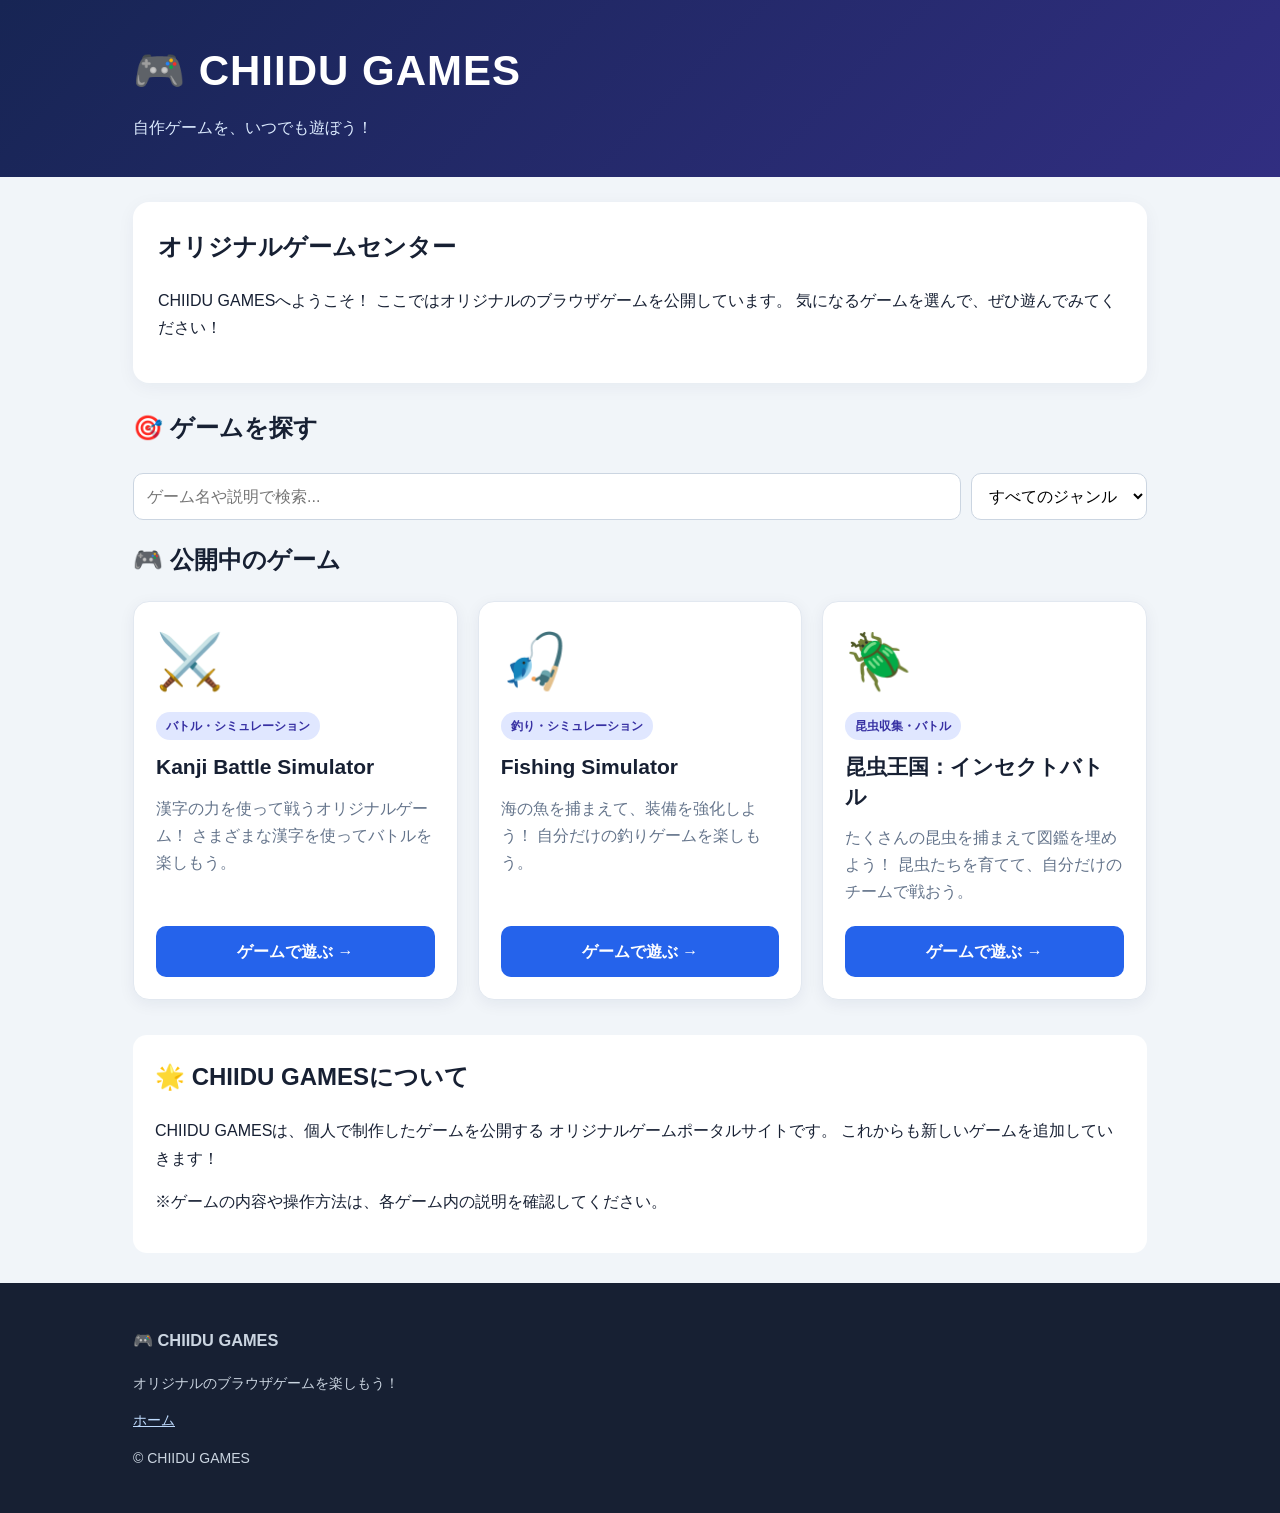
==== index.html @ 7474cb69 "Create index.html" ====
<!DOCTYPE html>
<html lang="ja">
<head>
  <meta charset="UTF-8">
  <meta name="viewport" content="width=device-width, initial-scale=1">
  <meta name="description" content="自作の無料ブラウザゲームを遊ぼう！ Kanji Battle Simulator、Fishing Simulator、昆虫王国を公開中。">
  <meta name="theme-color" content="#172554">
  <title>CHIIDU GAMES｜無料ブラウザゲーム</title>

  <style>
    * {
      box-sizing: border-box;
    }

    body {
      margin: 0;
      font-family: Arial, "Noto Sans JP", sans-serif;
      background: #f1f5f9;
      color: #172033;
      line-height: 1.7;
    }

    header {
      background: linear-gradient(135deg, #172554, #312e81);
      color: white;
      padding: 35px 18px;
    }

    .wrap {
      max-width: 1050px;
      margin: auto;
      padding: 0 18px;
    }

    header h1 {
      margin: 0;
      font-size: clamp(28px, 5vw, 42px);
      letter-spacing: 1px;
    }

    header p {
      color: #dbeafe;
      margin: 8px 0 0;
    }

    .hero {
      padding: 25px;
      margin: 25px 0;
      background: white;
      border-radius: 16px;
      box-shadow: 0 4px 18px #1725540d;
    }

    .hero h2 {
      margin-top: 0;
    }

    .controls {
      display: flex;
      flex-wrap: wrap;
      gap: 10px;
      margin: 25px 0 20px;
    }

    input,
    select {
      padding: 13px;
      border: 1px solid #cbd5e1;
      border-radius: 10px;
      background: white;
      font-size: 16px;
    }

    input {
      flex: 1;
      min-width: 180px;
    }

    select {
      max-width: 100%;
    }

    .games {
      display: grid;
      grid-template-columns: repeat(
        auto-fit,
        minmax(min(100%, 270px), 1fr)
      );
      gap: 20px;
      margin: 20px 0 35px;
    }

    .game {
      display: flex;
      flex-direction: column;
      background: white;
      border-radius: 16px;
      padding: 22px;
      box-shadow: 0 4px 16px #17255410;
      border: 1px solid #e2e8f0;
      transition: transform 0.2s, box-shadow 0.2s;
    }

    .game:hover {
      transform: translateY(-4px);
      box-shadow: 0 8px 24px #17255418;
    }

    .emoji {
      font-size: 54px;
      line-height: 1.4;
      margin-bottom: 12px;
    }

    .tag {
      display: inline-block;
      align-self: flex-start;
      padding: 4px 10px;
      border-radius: 20px;
      background: #e0e7ff;
      color: #3730a3;
      font-size: 12px;
      font-weight: bold;
    }

    .game h3 {
      margin: 12px 0 5px;
      font-size: 21px;
      line-height: 1.4;
    }

    .game p {
      color: #64748b;
      margin: 8px 0 20px;
      flex: 1;
    }

    .play {
      display: block;
      text-align: center;
      text-decoration: none;
      background: #2563eb;
      color: white;
      padding: 12px;
      border-radius: 10px;
      font-weight: bold;
      transition: background 0.2s;
    }

    .play:hover {
      background: #1d4ed8;
    }

    .notice {
      background: white;
      padding: 22px;
      border-radius: 14px;
      margin-bottom: 30px;
    }

    .notice h2 {
      margin-top: 0;
    }

    footer {
      background: #172033;
      color: #cbd5e1;
      padding: 28px 0;
      font-size: 14px;
    }

    footer a {
      color: #bfdbfe;
    }

    .footer-links {
      display: flex;
      flex-wrap: wrap;
      gap: 16px;
    }

    #empty {
      text-align: center;
      padding: 30px;
      color: #64748b;
    }

    [hidden] {
      display: none !important;
    }
  </style>
</head>

<body>
  <header>
    <div class="wrap">
      <h1>🎮 CHIIDU GAMES</h1>
      <p>自作ゲームを、いつでも遊ぼう！</p>
    </div>
  </header>

  <main class="wrap">

    <section class="hero">
      <h2>オリジナルゲームセンター</h2>
      <p>
        CHIIDU GAMESへようこそ！
        ここではオリジナルのブラウザゲームを公開しています。
        気になるゲームを選んで、ぜひ遊んでみてください！
      </p>
    </section>

    <h2>🎯 ゲームを探す</h2>

    <div class="controls">
      <input
        id="search"
        type="search"
        placeholder="ゲーム名や説明で検索..."
        aria-label="ゲームを検索"
      >

      <select id="genre" aria-label="ジャンルで絞り込み">
        <option value="all">すべてのジャンル</option>
        <option value="battle">バトル</option>
        <option value="simulation">シミュレーション</option>
        <option value="collection">収集・育成</option>
      </select>
    </div>

    <h2>🎮 公開中のゲーム</h2>

    <section class="games" id="games">

      <!-- ゲーム1：Kanji Battle Simulator -->
      <article class="game" data-genres="battle">
        <div class="emoji">⚔️</div>
        <span class="tag">バトル・シミュレーション</span>

        <h3>Kanji Battle Simulator</h3>

        <p>
          漢字の力を使って戦うオリジナルゲーム！
          さまざまな漢字を使ってバトルを楽しもう。
        </p>

        <a
          class="play"
          href="games/kanjibattles.html"
        >
          ゲームで遊ぶ →
        </a>
      </article>

      <!-- ゲーム2：Fishing Simulator -->
      <article class="game" data-genres="simulation">
        <div class="emoji">🎣</div>
        <span class="tag">釣り・シミュレーション</span>

        <h3>Fishing Simulator</h3>

        <p>
          海の魚を捕まえて、装備を強化しよう！
          自分だけの釣りゲームを楽しもう。
        </p>

        <a
          class="play"
          href="games/fishing.html"
        >
          ゲームで遊ぶ →
        </a>
      </article>

      <!-- ゲーム3：昆虫王国 -->
      <article class="game" data-genres="battle collection">
        <div class="emoji">🪲</div>
        <span class="tag">昆虫収集・バトル</span>

        <h3>昆虫王国：インセクトバトル</h3>

        <p>
          たくさんの昆虫を捕まえて図鑑を埋めよう！
          昆虫たちを育てて、自分だけのチームで戦おう。
        </p>

        <a
          class="play"
          href="games/insect.html"
        >
          ゲームで遊ぶ →
        </a>
      </article>

    </section>

    <p id="empty" hidden>
      該当するゲームがありません。別の言葉で検索してみてください。
    </p>

    <section class="notice">
      <h2>🌟 CHIIDU GAMESについて</h2>

      <p>
        CHIIDU GAMESは、個人で制作したゲームを公開する
        オリジナルゲームポータルサイトです。
        これからも新しいゲームを追加していきます！
      </p>

      <p>
        ※ゲームの内容や操作方法は、各ゲーム内の説明を確認してください。
      </p>
    </section>

  </main>

  <footer>
    <div class="wrap">
      <h3>🎮 CHIIDU GAMES</h3>
      <p>オリジナルのブラウザゲームを楽しもう！</p>

      <div class="footer-links">
        <a href="index.html">ホーム</a>
      </div>

      <p>© CHIIDU GAMES</p>
    </div>
  </footer>

  <script>
    const search = document.getElementById("search");
    const genre = document.getElementById("genre");
    const cards = [...document.querySelectorAll(".game")];
    const empty = document.getElementById("empty");

    function filterGames() {
      const word = search.value.trim().toLowerCase();
      const selectedGenre = genre.value;
      let visibleCount = 0;

      cards.forEach(card => {
        const text = card.innerText.toLowerCase();
        const genres = card.dataset.genres.split(" ");

        const matchesSearch = text.includes(word);
        const matchesGenre =
          selectedGenre === "all" ||
          genres.includes(selectedGenre);

        const visible = matchesSearch && matchesGenre;

        card.hidden = !visible;

        if (visible) {
          visibleCount++;
        }
      });

      empty.hidden = visibleCount > 0;
    }

    search.addEventListener("input", filterGames);
    genre.addEventListener("change", filterGames);
  </script>
</body>
</html>
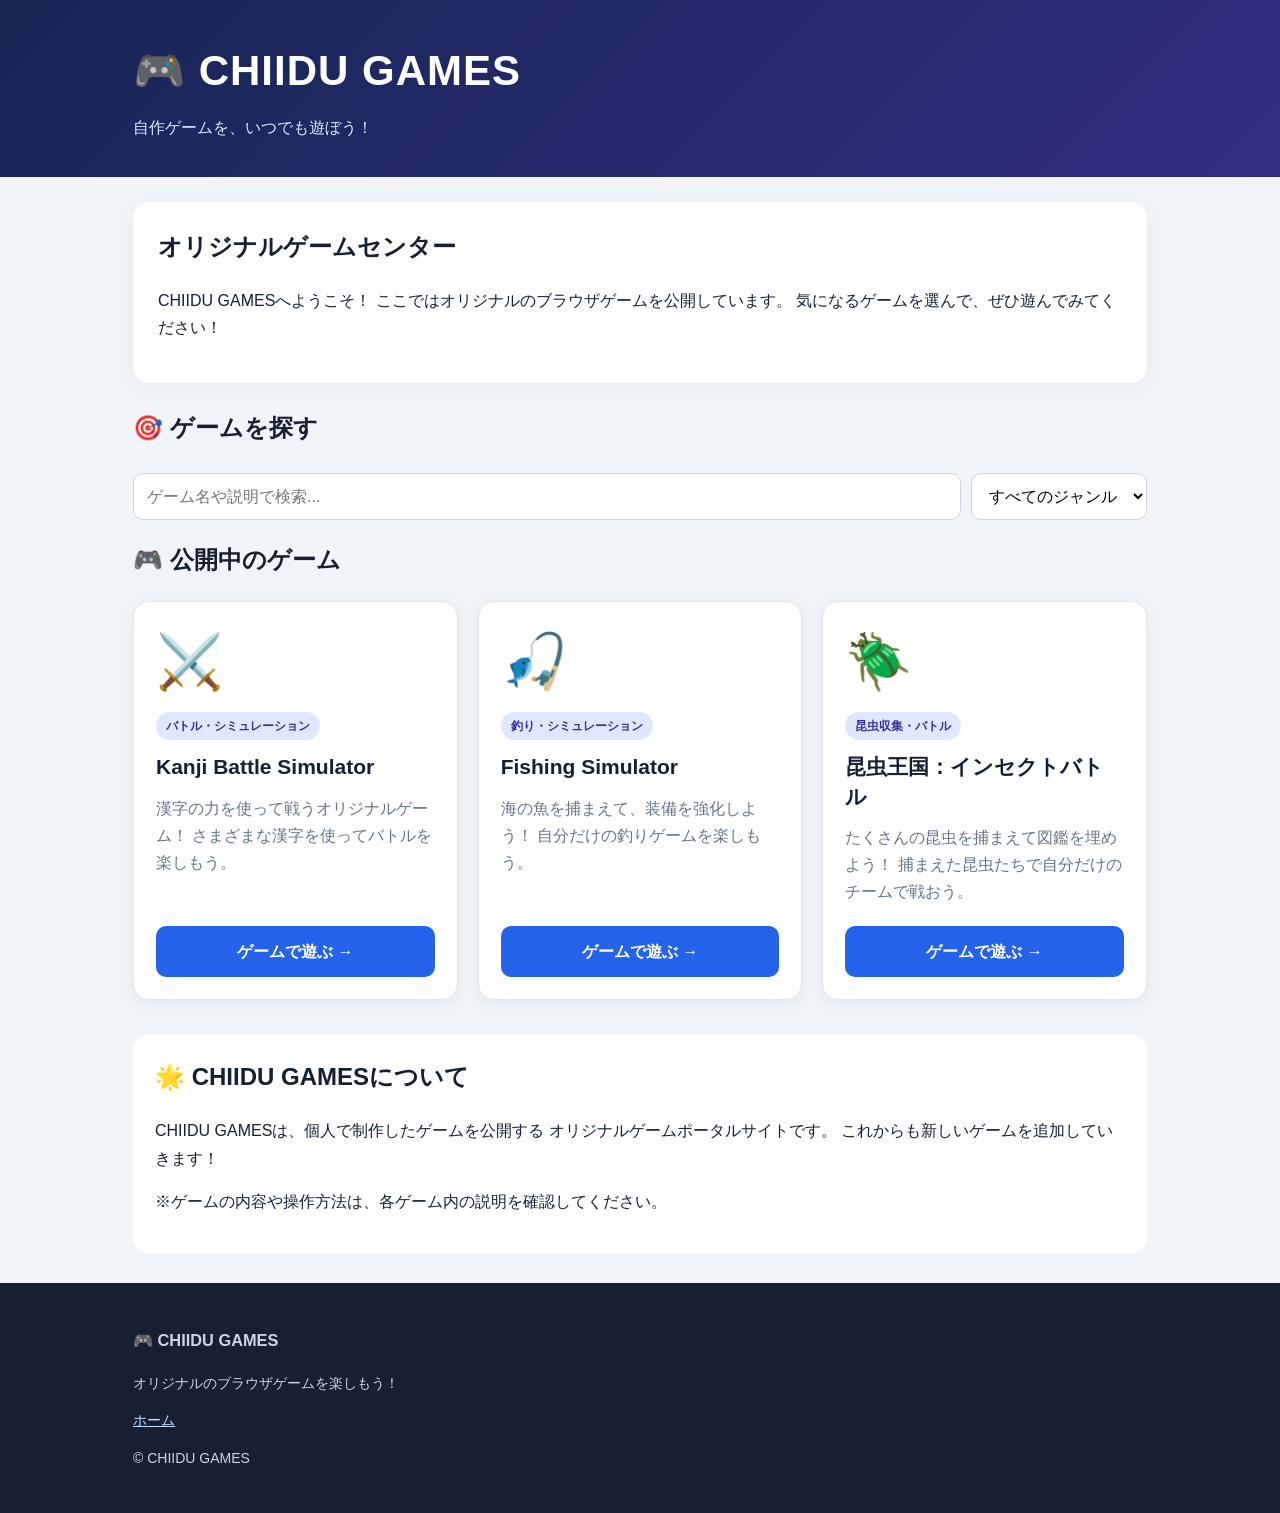
==== commit 00cd8df9: "my t" ====
--- a/index.html
+++ b/index.html
@@ -247,7 +247,7 @@
 
         <a
           class="play"
-          href="games/kanjibattles.html"
+          href="https://chiidu.itch.io/kanjibattles"
         >
           ゲームで遊ぶ →
         </a>
@@ -267,7 +267,7 @@
 
         <a
           class="play"
-          href="games/fishing.html"
+          href="games/Fishing%20Simulator.html"
         >
           ゲームで遊ぶ →
         </a>
@@ -282,12 +282,12 @@
 
         <p>
           たくさんの昆虫を捕まえて図鑑を埋めよう！
-          昆虫たちを育てて、自分だけのチームで戦おう。
+          捕まえた昆虫たちで自分だけのチームで戦おう。
         </p>
 
         <a
           class="play"
-          href="games/insect.html"
+          href="games/insect-kingdom.html"
         >
           ゲームで遊ぶ →
         </a>
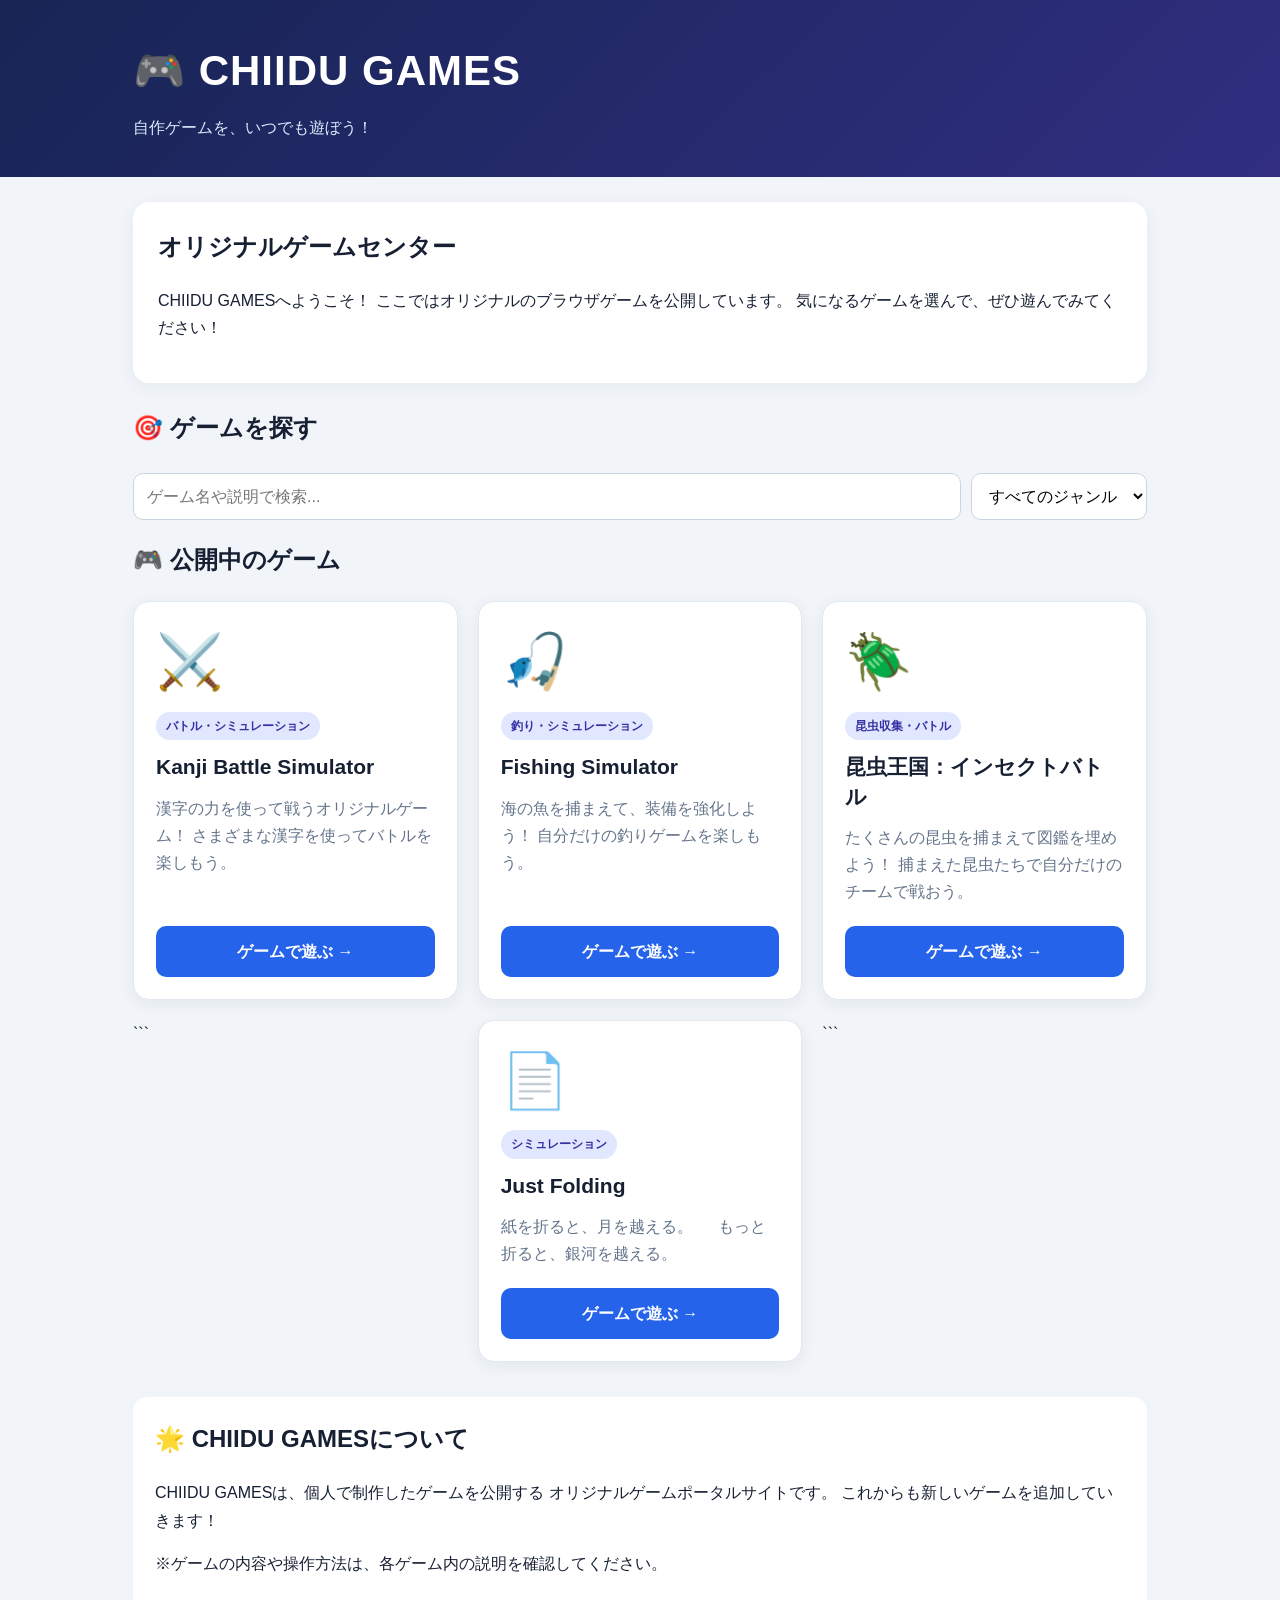
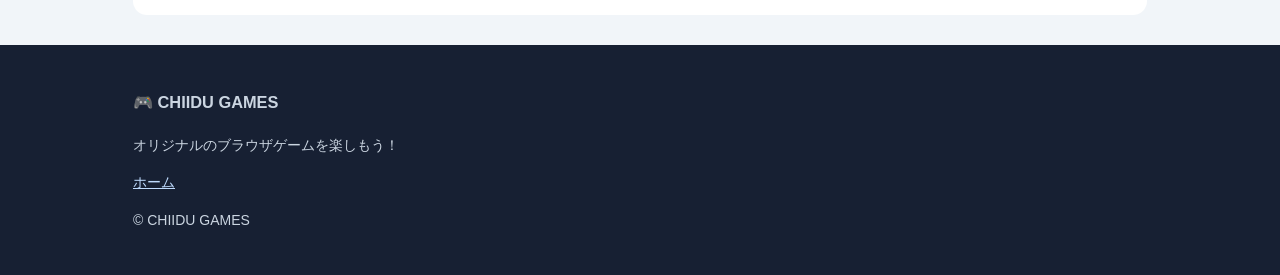
==== commit 7ab727a4: "newgame oo" ====
--- a/index.html
+++ b/index.html
@@ -292,6 +292,29 @@
           ゲームで遊ぶ →
         </a>
       </article>
+```
+  <!-- ゲーム4：Just Folding -->
+  <article class="game" data-genres="simulation">
+    <div class="emoji">📄</div>
+    <span class="tag">シミュレーション</span>
+
+    <h3>Just Folding</h3>
+
+    <p>
+      紙を折ると、月を越える。
+　    もっと折ると、銀河を越える。
+    </p>
+
+    <a
+      class="play"
+      href="games/Just%20Folding.html"
+    >
+      ゲームで遊ぶ →
+    </a>
+  </article>
+```
+
+	
 
     </section>
 
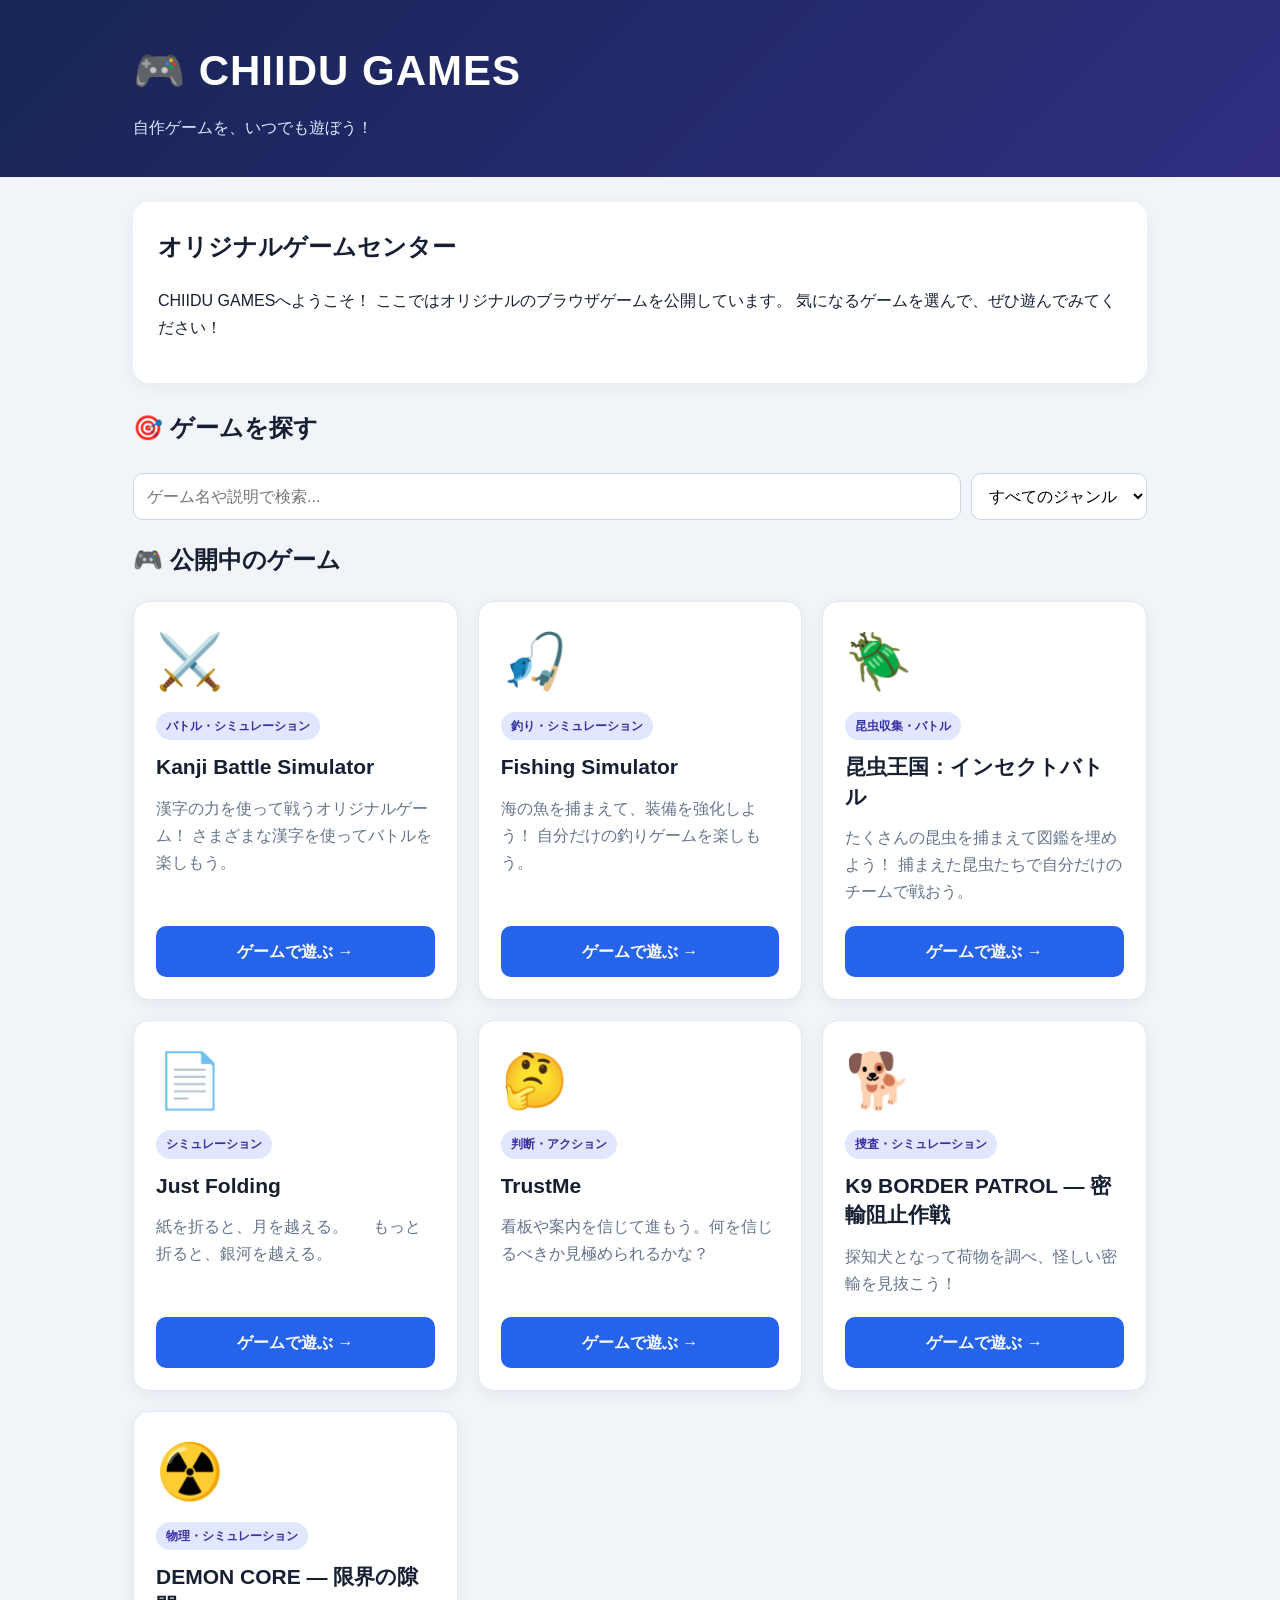
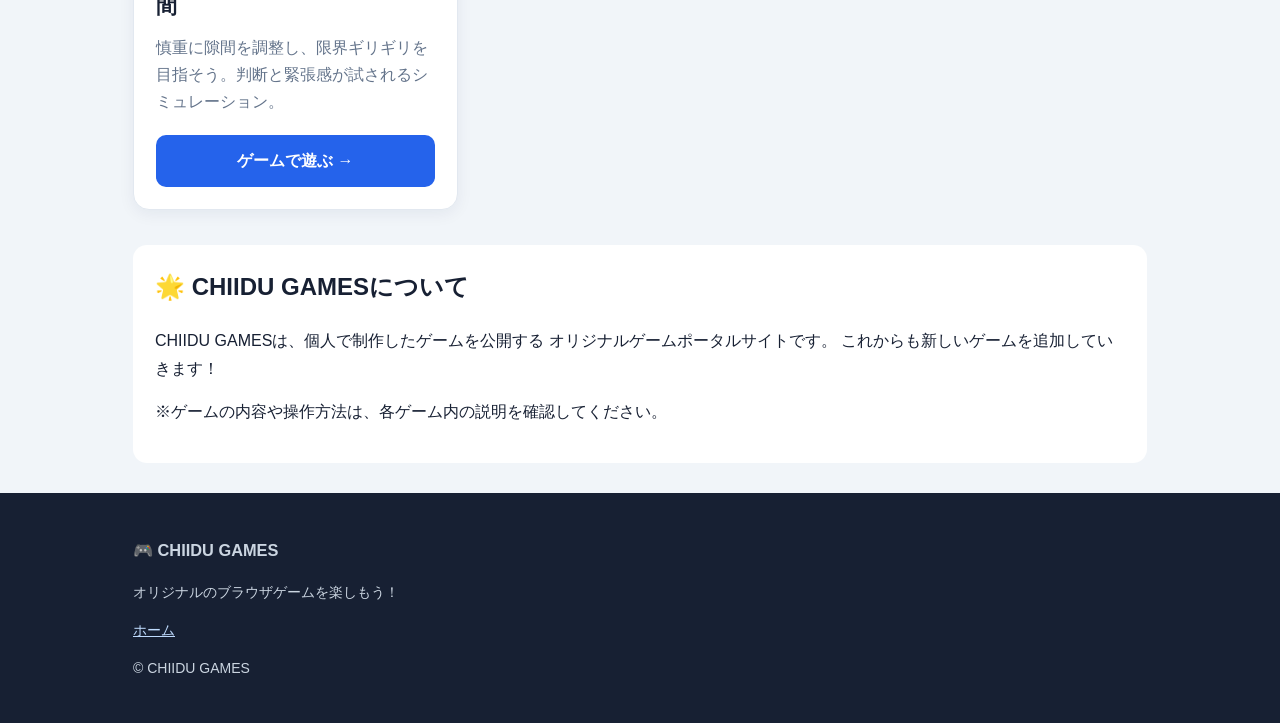
==== commit 094e3f49: "oo oo" ====
--- a/index.html
+++ b/index.html
@@ -4,7 +4,7 @@
 <head>
   <meta charset="UTF-8">
   <meta name="viewport" content="width=device-width, initial-scale=1">
-  <meta name="description" content="自作の無料ブラウザゲームを遊ぼう！ Kanji Battle Simulator、Fishing Simulator、昆虫王国を公開中。">
+  <meta name="description" content="自作の無料ブラウザゲームを遊ぼう！ バトル、シミュレーション、収集ゲームなどを公開中。">
   <meta name="theme-color" content="#172554">
   <title>CHIIDU GAMES｜無料ブラウザゲーム</title>
 
@@ -292,7 +292,7 @@
           ゲームで遊ぶ →
         </a>
       </article>
-```
+
   <!-- ゲーム4：Just Folding -->
   <article class="game" data-genres="simulation">
     <div class="emoji">📄</div>
@@ -312,9 +312,37 @@
       ゲームで遊ぶ →
     </a>
   </article>
-```
+
 
 	
+
+    
+      <!-- ゲーム5：TrustMe -->
+      <article class="game" data-genres="simulation">
+        <div class="emoji">🤔</div>
+        <span class="tag">判断・アクション</span>
+        <h3>TrustMe</h3>
+        <p>看板や案内を信じて進もう。何を信じるべきか見極められるかな？</p>
+        <a class="play" href="games/TrustMe.html">ゲームで遊ぶ →</a>
+      </article>
+
+      <!-- ゲーム6：K9 BORDER PATROL -->
+      <article class="game" data-genres="simulation">
+        <div class="emoji">🐕</div>
+        <span class="tag">捜査・シミュレーション</span>
+        <h3>K9 BORDER PATROL — 密輸阻止作戦</h3>
+        <p>探知犬となって荷物を調べ、怪しい密輸を見抜こう！</p>
+        <a class="play" href="games/K9%20BORDER%20PATROL%20%E2%80%94%20%E5%AF%86%E8%BC%B8%E9%98%BB%E6%AD%A2%E4%BD%9C%E6%88%A6.html">ゲームで遊ぶ →</a>
+      </article>
+
+      <!-- ゲーム7：DEMON CORE -->
+      <article class="game" data-genres="simulation">
+        <div class="emoji">☢️</div>
+        <span class="tag">物理・シミュレーション</span>
+        <h3>DEMON CORE — 限界の隙間</h3>
+        <p>慎重に隙間を調整し、限界ギリギリを目指そう。判断と緊張感が試されるシミュレーション。</p>
+        <a class="play" href="games/DEMON%20CORE%20%E2%80%94%20%E9%99%90%E7%95%8C%E3%81%AE%E9%9A%99%E9%96%93.html">ゲームで遊ぶ →</a>
+      </article>
 
     </section>
 
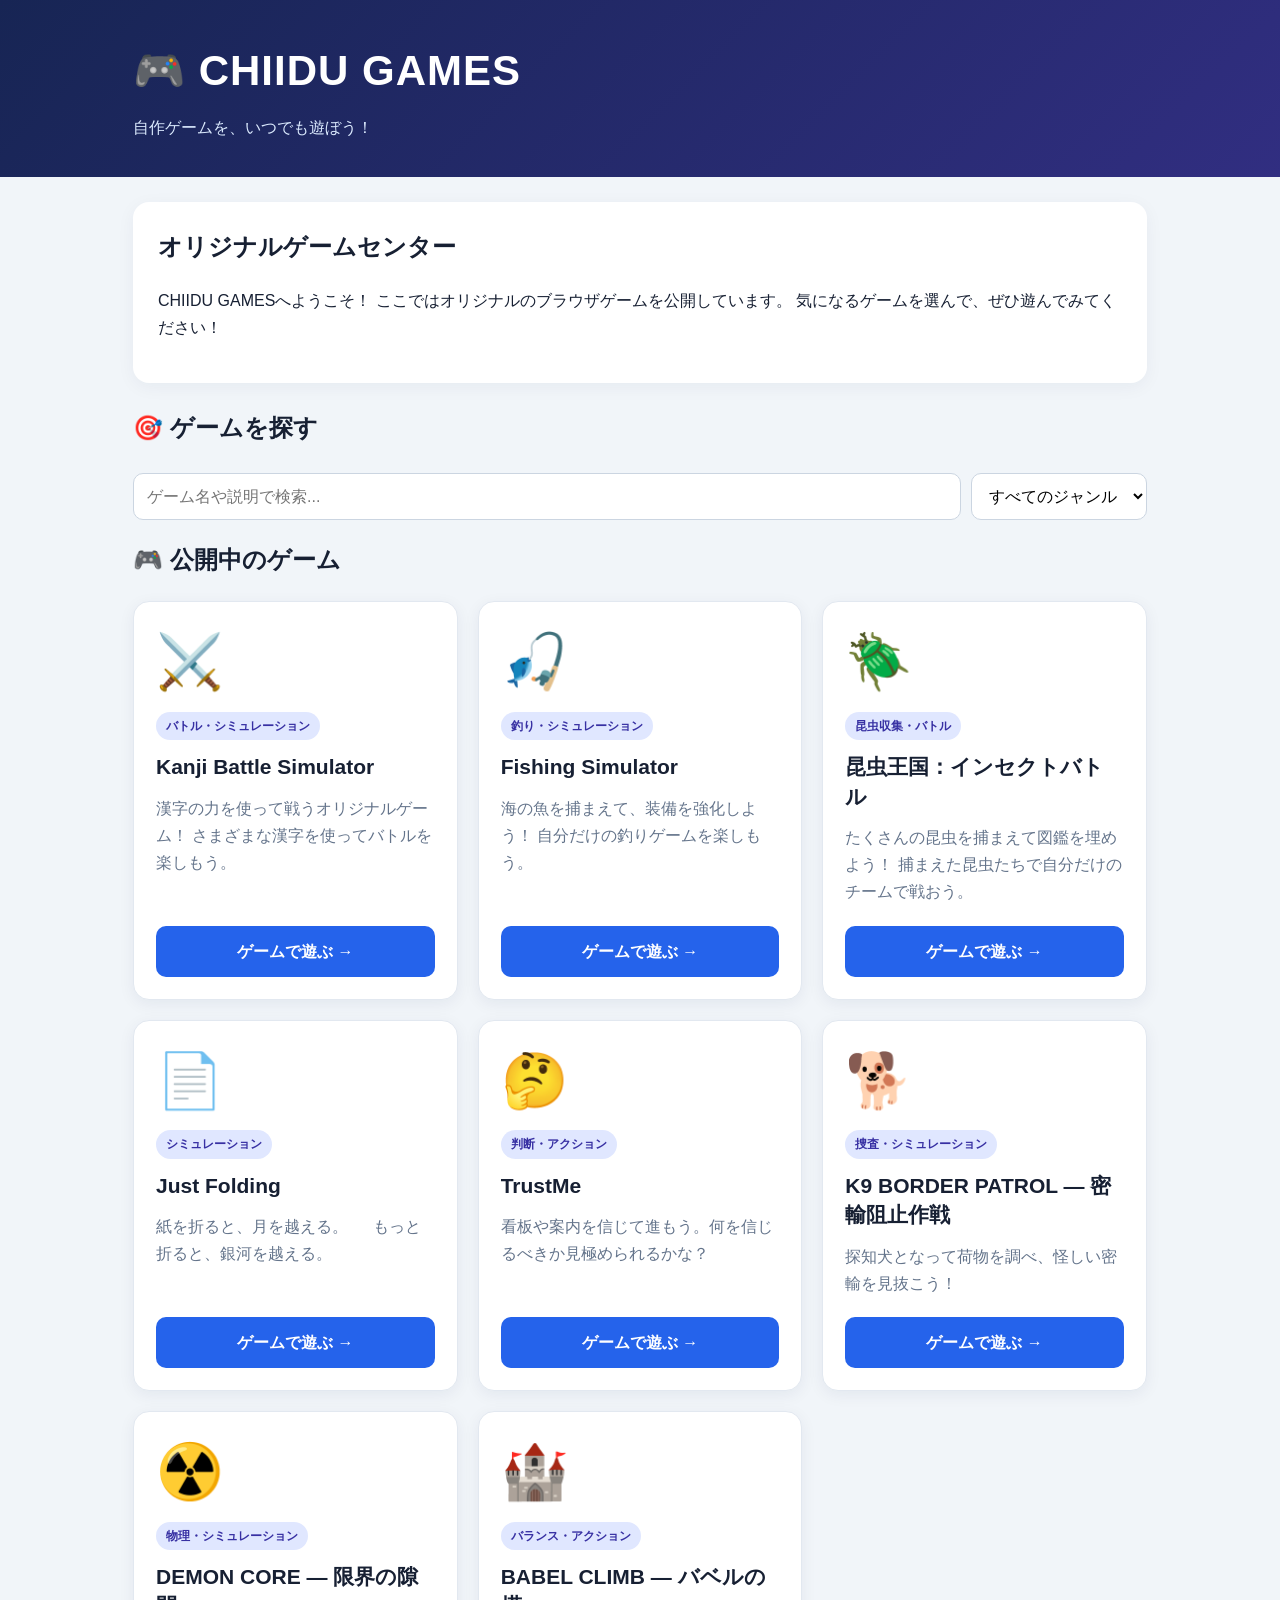
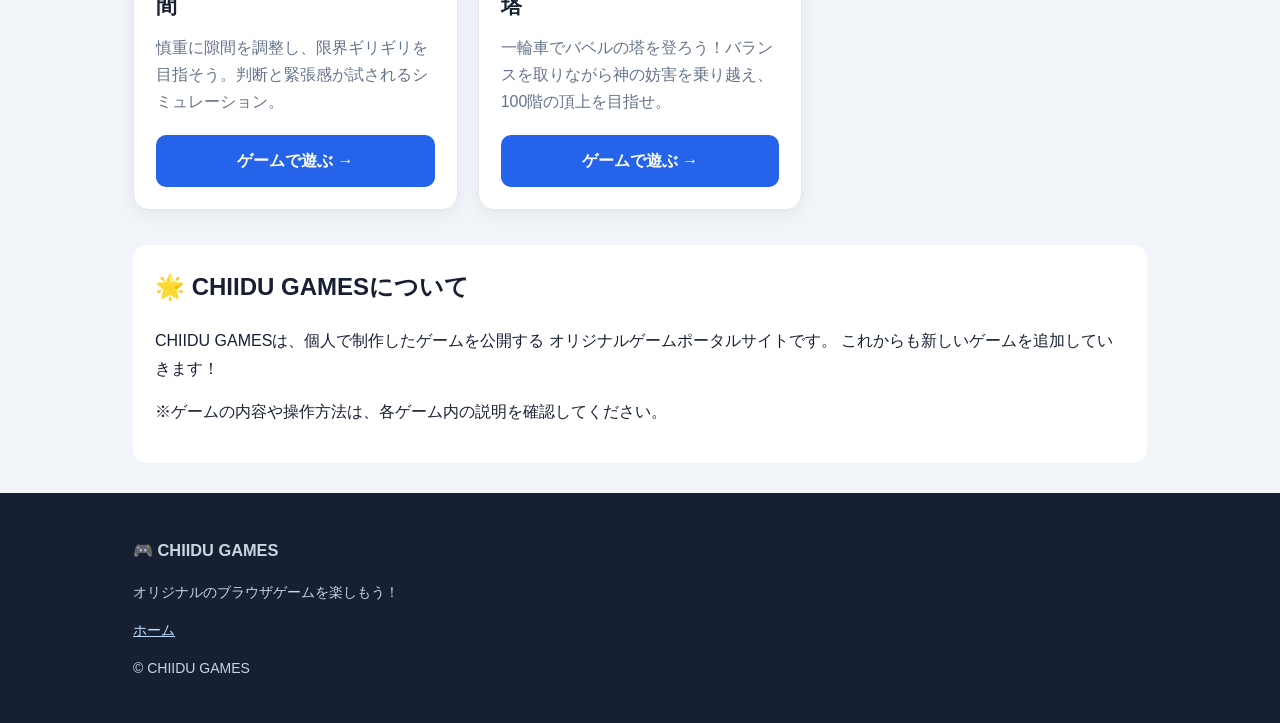
==== commit 015bd998: "hfjdsa sinsaku" ====
--- a/index.html
+++ b/index.html
@@ -344,6 +344,16 @@
         <a class="play" href="games/DEMON%20CORE%20%E2%80%94%20%E9%99%90%E7%95%8C%E3%81%AE%E9%9A%99%E9%96%93.html">ゲームで遊ぶ →</a>
       </article>
 
+
+      <!-- ゲーム8：BABEL CLIMB -->
+      <article class="game" data-genres="simulation">
+        <div class="emoji">🏰</div>
+        <span class="tag">バランス・アクション</span>
+        <h3>BABEL CLIMB — バベルの塔</h3>
+        <p>一輪車でバベルの塔を登ろう！バランスを取りながら神の妨害を乗り越え、100階の頂上を目指せ。</p>
+        <a class="play" href="games/babel-climb.html">ゲームで遊ぶ →</a>
+      </article>
+
     </section>
 
     <p id="empty" hidden>
